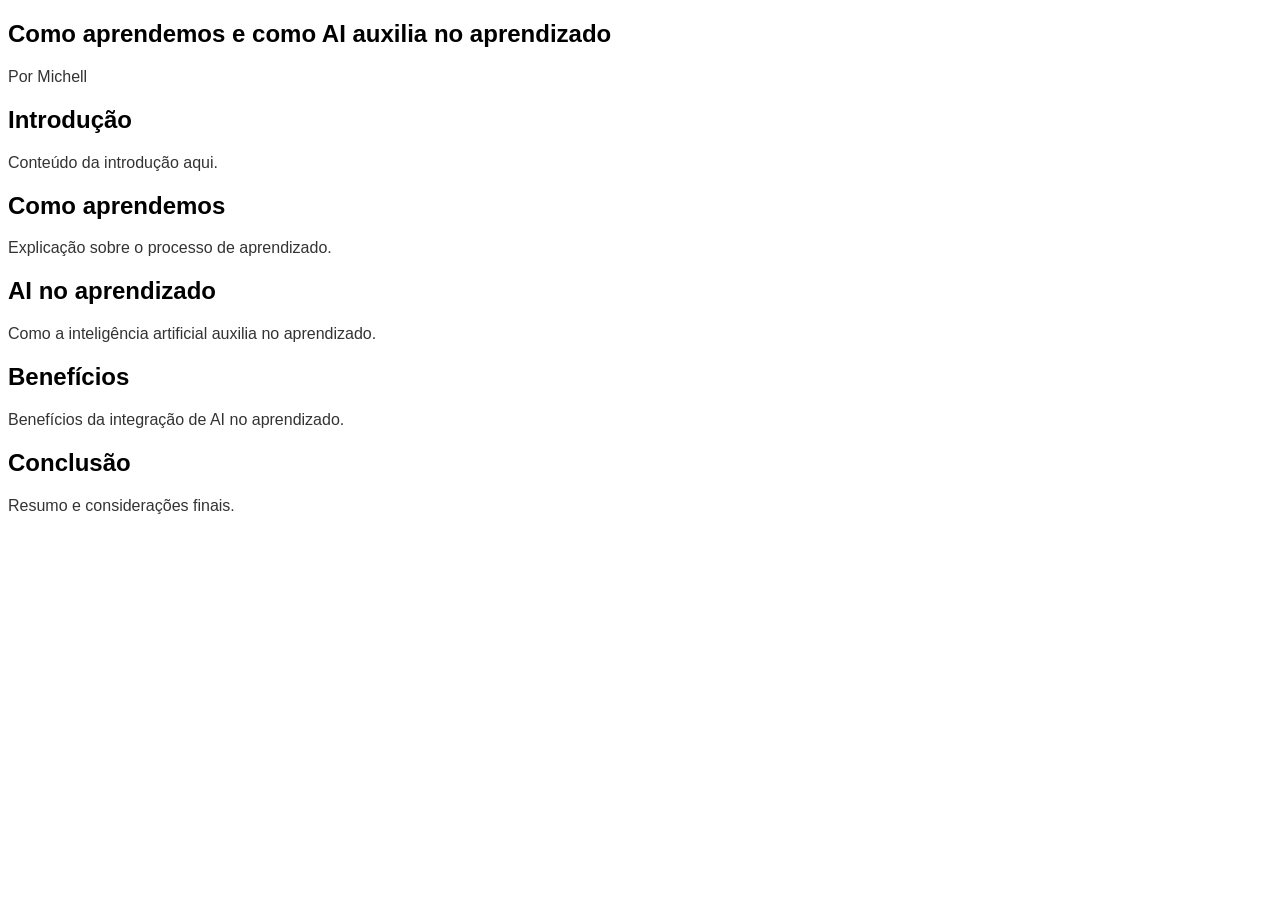
==== apresentacao-aprendizado.html @ aa03308b "Adicionar apresentações com Reveal.js" ====
<!doctype html>
<html lang="pt-BR">
<head>
    <meta charset="utf-8">
    <meta name="viewport" content="width=device-width, initial-scale=1.0, maximum-scale=1.0, user-scalable=no">
    <title>Como aprendemos e como AI auxilia no aprendizado</title>
    <link rel="stylesheet" href="reveal/dist/reset.css">
    <link rel="stylesheet" href="reveal/dist/reveal.css">
    <link rel="stylesheet" href="reveal/dist/theme/white.css">
    <link rel="stylesheet" href="custom.css">
    <link rel="stylesheet" href="reveal/plugin/highlight/monokai.css">
</head>
<body>
<div class="reveal">
<div class="slides">
<section>
    <h1>Como aprendemos e como AI auxilia no aprendizado</h1>
    <p>Por Michell</p>
</section>
<section>
    <h2>Introdução</h2>
    <p>Conteúdo da introdução aqui.</p>
</section>
<section>
    <h2>Como aprendemos</h2>
    <p>Explicação sobre o processo de aprendizado.</p>
</section>
<section>
    <h2>AI no aprendizado</h2>
    <p>Como a inteligência artificial auxilia no aprendizado.</p>
</section>
<section>
    <h2>Benefícios</h2>
    <p>Benefícios da integração de AI no aprendizado.</p>
</section>
<section>
    <h2>Conclusão</h2>
    <p>Resumo e considerações finais.</p>
</section>
</div>
</div>
<script src="reveal/dist/reveal.js"></script>
<script src="reveal/plugin/notes/notes.js"></script>
<script src="reveal/plugin/markdown/markdown.js"></script>
<script src="reveal/plugin/highlight/highlight.js"></script>
<script>
Reveal.initialize({
hash: true,
plugins: [ RevealMarkdown, RevealHighlight, RevealNotes ]
});
</script>
</body>
</html>
---- custom.css ----
.reveal {
    font-family: Arial, sans-serif;
    background: #ffffff;
    color: #333333;
}

.reveal h1, .reveal h2, .reveal h3 {
    color: #000000;
}

.reveal p, .reveal li {
    color: #333333;
}
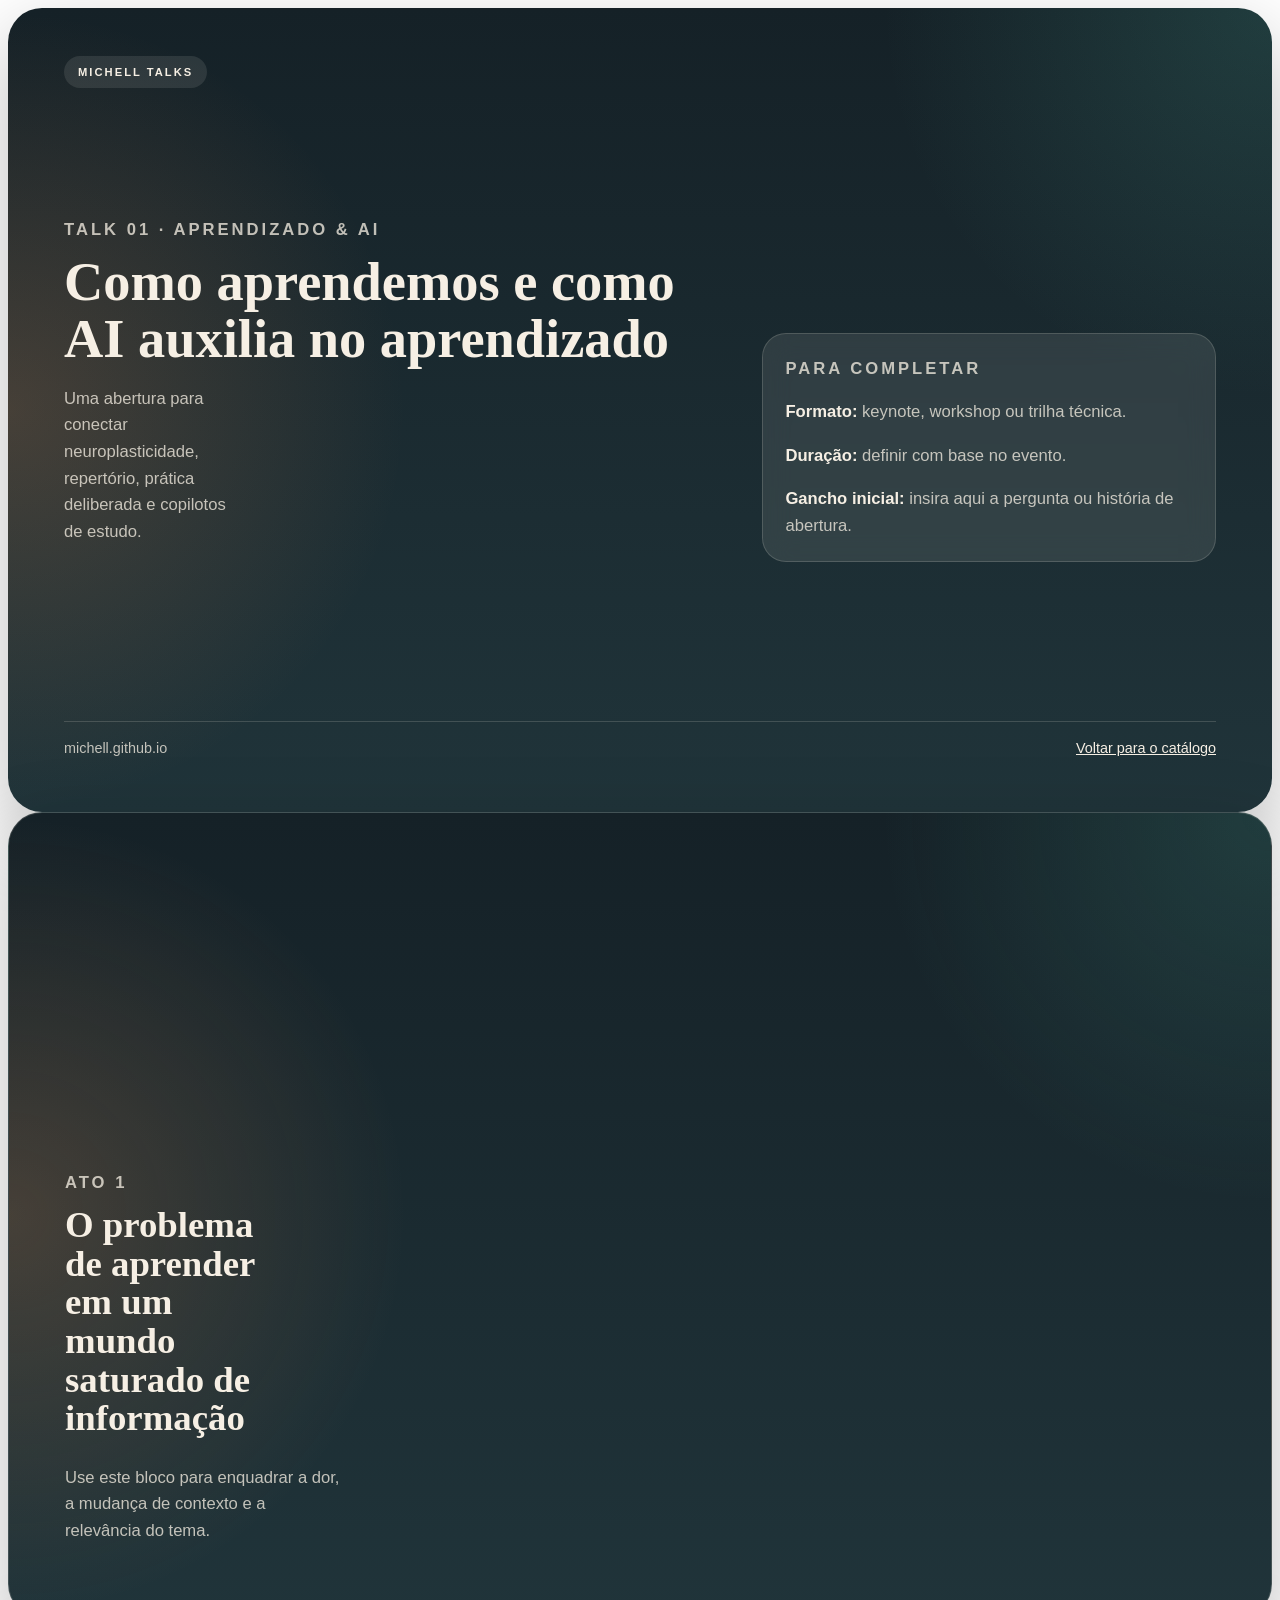
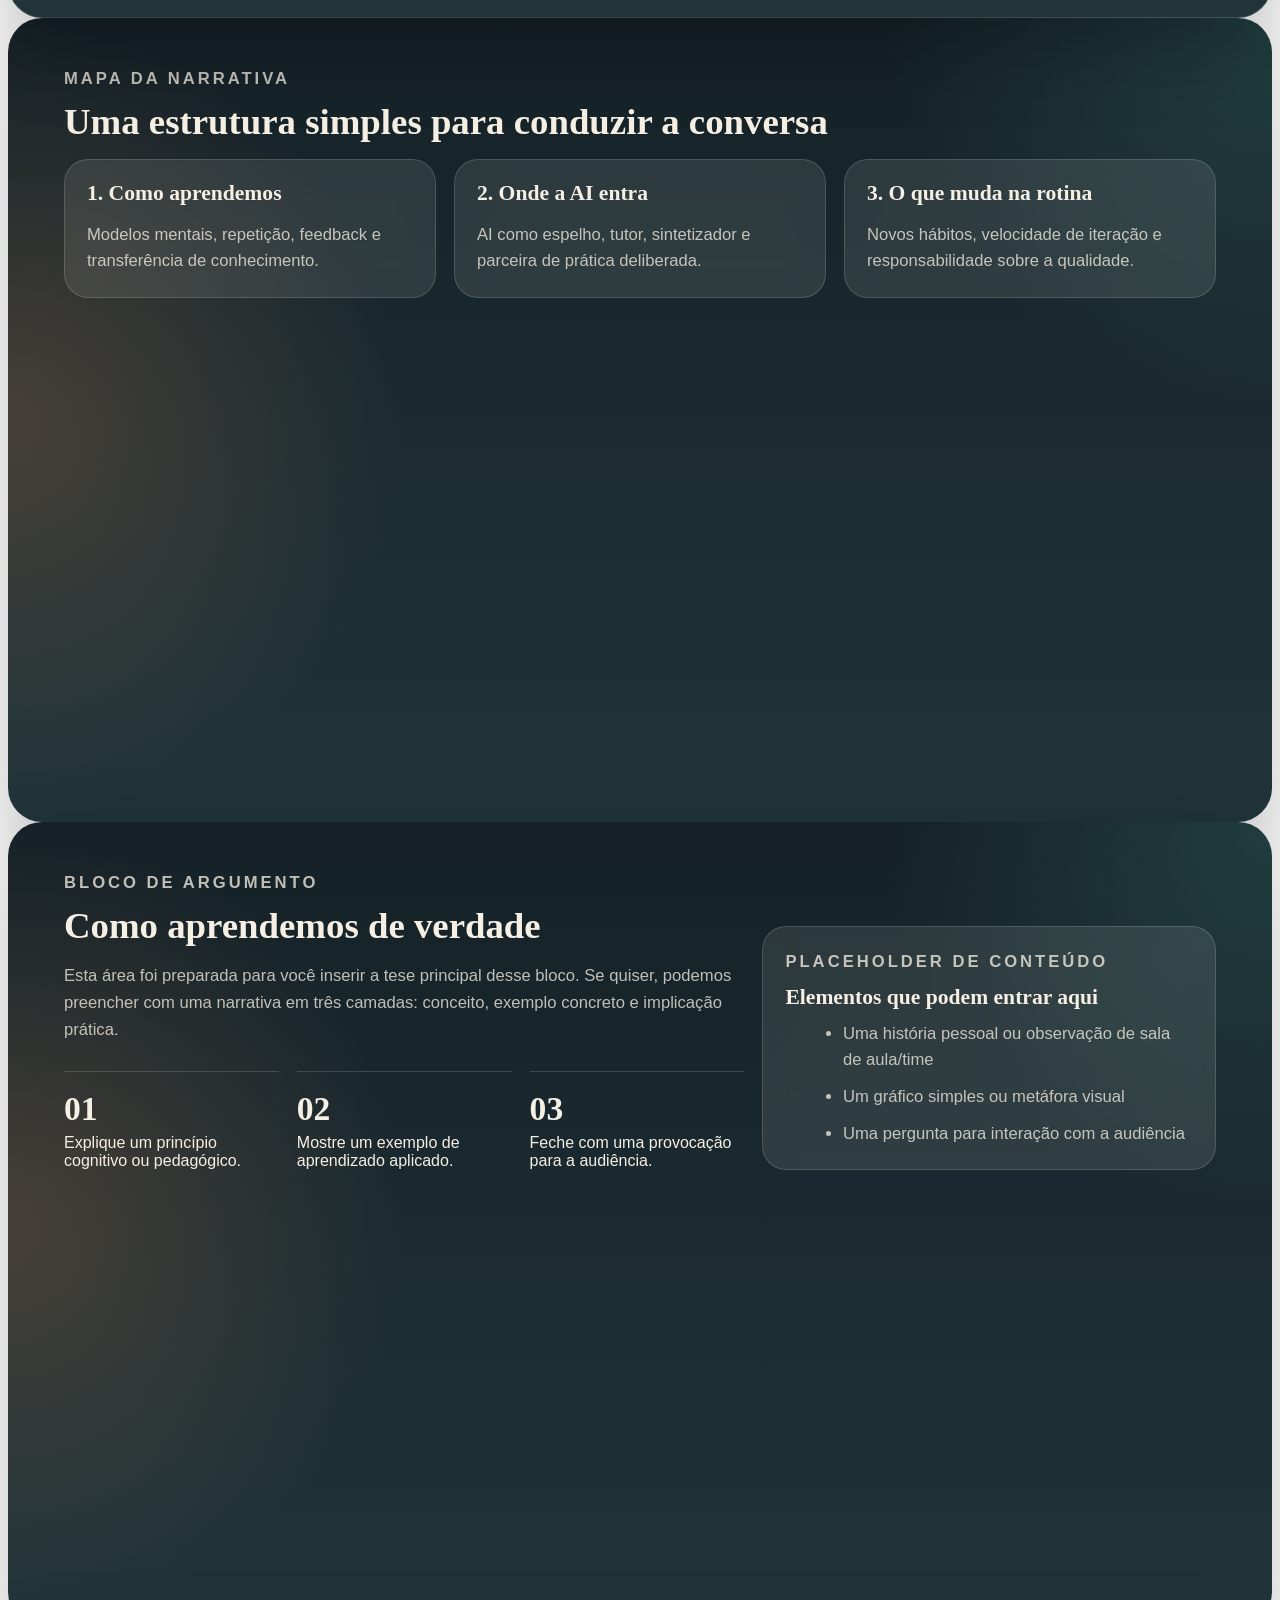
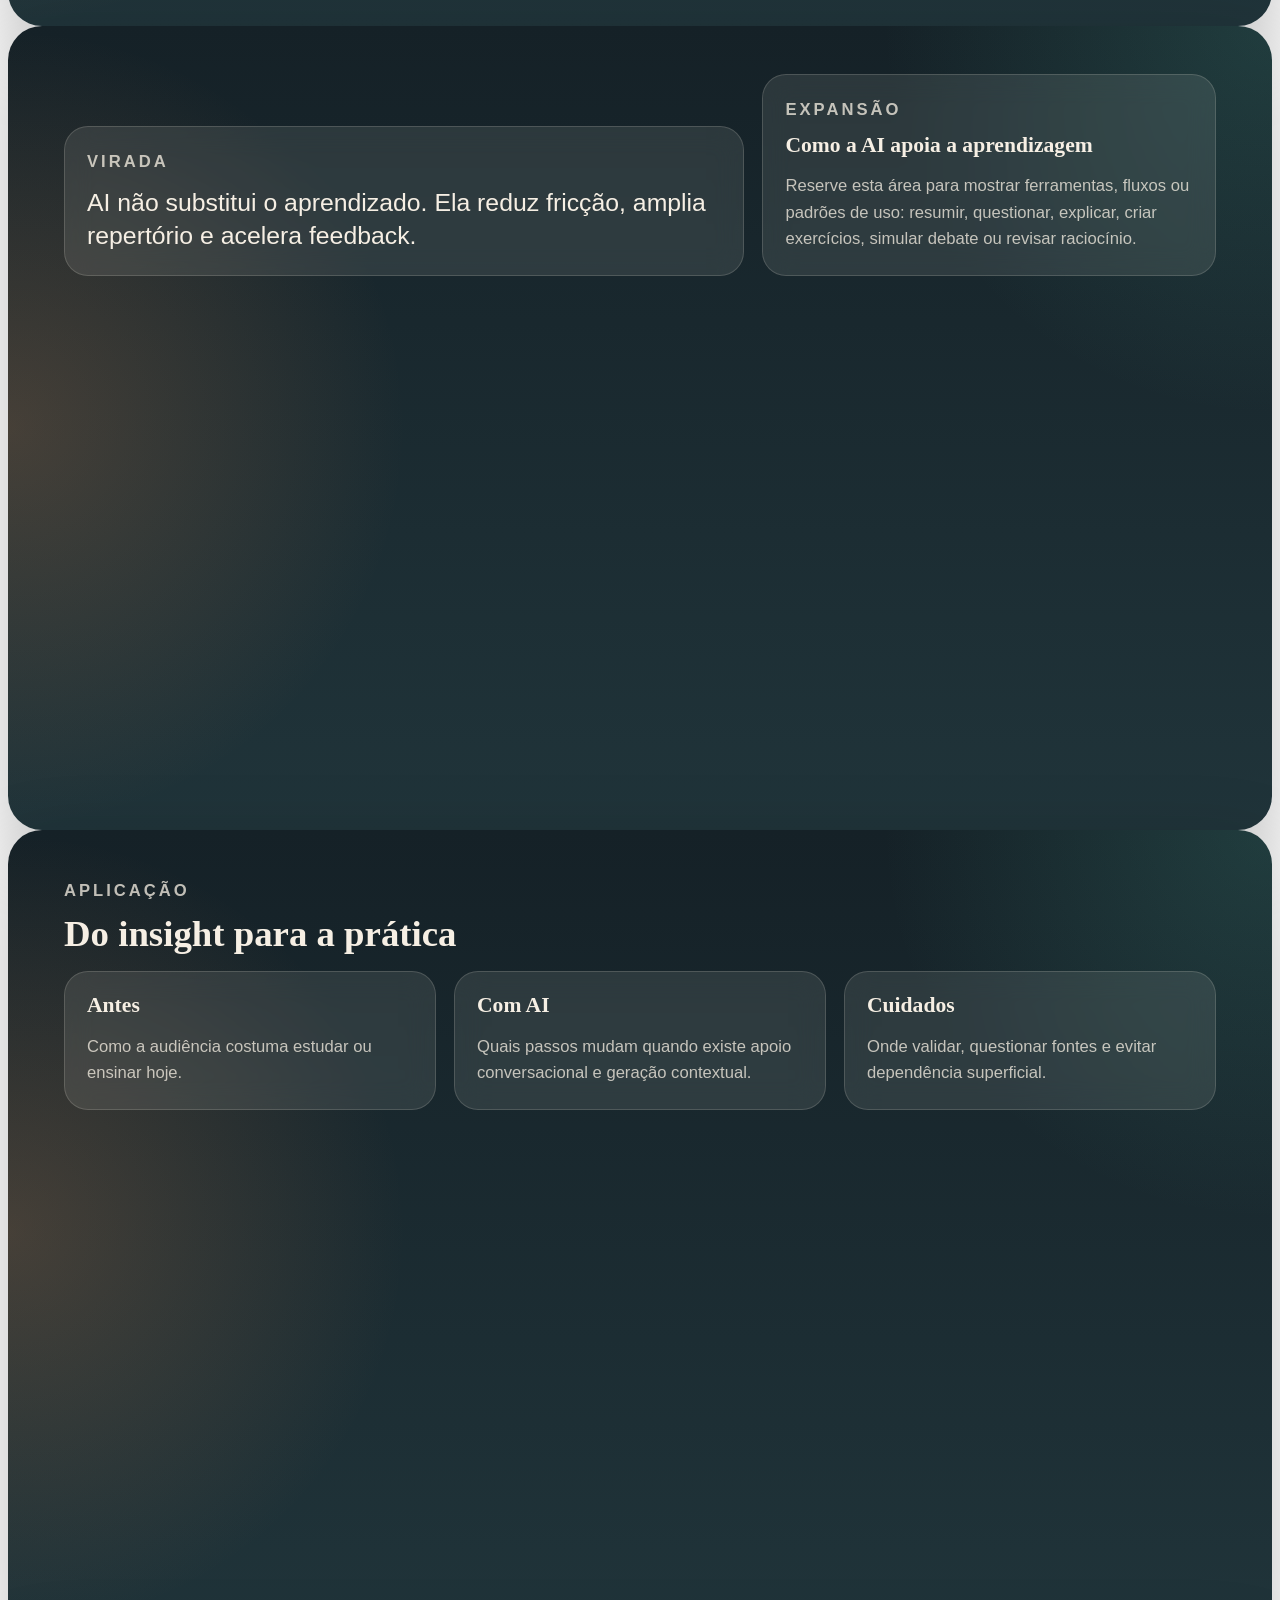
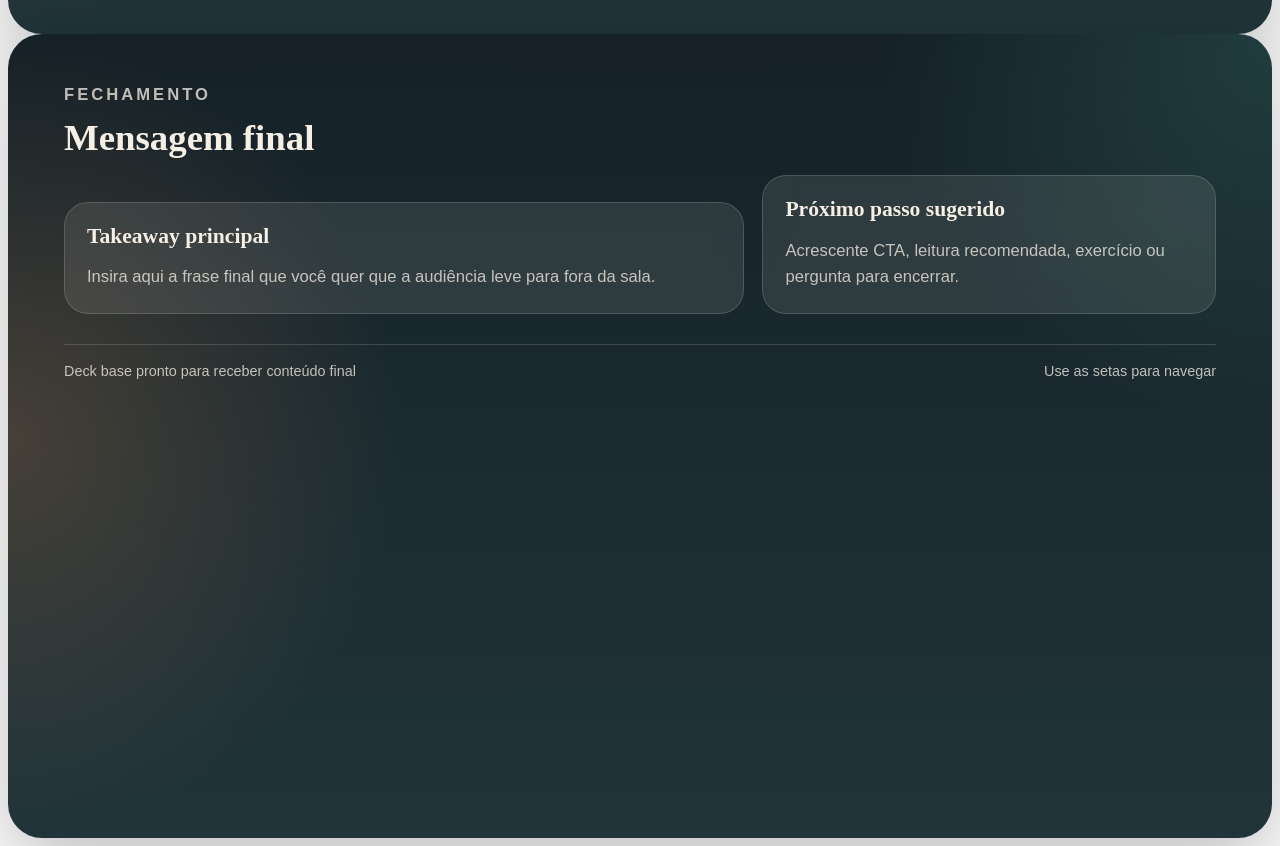
==== commit 701fd2f9: "feat: redesign talks site and scaffold decks" ====
--- a/apresentacao-aprendizado.html
+++ b/apresentacao-aprendizado.html
@@ -6,36 +6,153 @@
     <title>Como aprendemos e como AI auxilia no aprendizado</title>
     <link rel="stylesheet" href="reveal/dist/reset.css">
     <link rel="stylesheet" href="reveal/dist/reveal.css">
-    <link rel="stylesheet" href="reveal/dist/theme/white.css">
     <link rel="stylesheet" href="custom.css">
     <link rel="stylesheet" href="reveal/plugin/highlight/monokai.css">
 </head>
 <body>
 <div class="reveal">
 <div class="slides">
+<section class="cover-slide">
+    <span class="deck-mark">Michell Talks</span>
+    <div class="cover-grid">
+        <div>
+            <p class="meta-label">Talk 01 · Aprendizado & AI</p>
+            <h1>Como aprendemos e como AI auxilia no aprendizado</h1>
+            <p class="cover-lead">
+                Uma abertura para conectar neuroplasticidade, repertório, prática deliberada
+                e copilotos de estudo.
+            </p>
+        </div>
+        <aside class="speaker-card">
+            <p class="meta-label">Para completar</p>
+            <p><strong>Formato:</strong> keynote, workshop ou trilha técnica.</p>
+            <p><strong>Duração:</strong> definir com base no evento.</p>
+            <p><strong>Gancho inicial:</strong> insira aqui a pergunta ou história de abertura.</p>
+        </aside>
+    </div>
+    <div class="footer-line">
+        <span>michell.github.io</span>
+        <a href="index.html">Voltar para o catálogo</a>
+    </div>
+</section>
+
+<section class="section-banner">
+    <p class="section-label">Ato 1</p>
+    <h2>O problema de aprender em um mundo saturado de informação</h2>
+    <p>Use este bloco para enquadrar a dor, a mudança de contexto e a relevância do tema.</p>
+</section>
+
 <section>
-    <h1>Como aprendemos e como AI auxilia no aprendizado</h1>
-    <p>Por Michell</p>
+    <p class="meta-label">Mapa da narrativa</p>
+    <h2>Uma estrutura simples para conduzir a conversa</h2>
+    <div class="three-up">
+        <article class="insight-card">
+            <h3>1. Como aprendemos</h3>
+            <p>Modelos mentais, repetição, feedback e transferência de conhecimento.</p>
+        </article>
+        <article class="insight-card">
+            <h3>2. Onde a AI entra</h3>
+            <p>AI como espelho, tutor, sintetizador e parceira de prática deliberada.</p>
+        </article>
+        <article class="insight-card">
+            <h3>3. O que muda na rotina</h3>
+            <p>Novos hábitos, velocidade de iteração e responsabilidade sobre a qualidade.</p>
+        </article>
+    </div>
 </section>
+
 <section>
-    <h2>Introdução</h2>
-    <p>Conteúdo da introdução aqui.</p>
+    <div class="grid-two">
+        <div>
+            <p class="meta-label">Bloco de argumento</p>
+            <h2>Como aprendemos de verdade</h2>
+            <p>
+                Esta área foi preparada para você inserir a tese principal desse bloco.
+                Se quiser, podemos preencher com uma narrativa em três camadas:
+                conceito, exemplo concreto e implicação prática.
+            </p>
+            <div class="kpi-row">
+                <div class="kpi">
+                    <strong>01</strong>
+                    <span>Explique um princípio cognitivo ou pedagógico.</span>
+                </div>
+                <div class="kpi">
+                    <strong>02</strong>
+                    <span>Mostre um exemplo de aprendizado aplicado.</span>
+                </div>
+                <div class="kpi">
+                    <strong>03</strong>
+                    <span>Feche com uma provocação para a audiência.</span>
+                </div>
+            </div>
+        </div>
+        <aside class="placeholder-block">
+            <p class="meta-label">Placeholder de conteúdo</p>
+            <h3>Elementos que podem entrar aqui</h3>
+            <ul>
+                <li>Uma história pessoal ou observação de sala de aula/time</li>
+                <li>Um gráfico simples ou metáfora visual</li>
+                <li>Uma pergunta para interação com a audiência</li>
+            </ul>
+        </aside>
+    </div>
 </section>
+
 <section>
-    <h2>Como aprendemos</h2>
-    <p>Explicação sobre o processo de aprendizado.</p>
+    <div class="grid-two">
+        <article class="quote-card">
+            <p class="meta-label">Virada</p>
+            <blockquote>
+                AI não substitui o aprendizado. Ela reduz fricção, amplia repertório e acelera feedback.
+            </blockquote>
+        </article>
+        <article class="placeholder-block">
+            <p class="meta-label">Expansão</p>
+            <h3>Como a AI apoia a aprendizagem</h3>
+            <p>
+                Reserve esta área para mostrar ferramentas, fluxos ou padrões de uso:
+                resumir, questionar, explicar, criar exercícios, simular debate ou revisar raciocínio.
+            </p>
+        </article>
+    </div>
 </section>
+
 <section>
-    <h2>AI no aprendizado</h2>
-    <p>Como a inteligência artificial auxilia no aprendizado.</p>
+    <p class="meta-label">Aplicação</p>
+    <h2>Do insight para a prática</h2>
+    <div class="three-up">
+        <article class="placeholder-block">
+            <h3>Antes</h3>
+            <p>Como a audiência costuma estudar ou ensinar hoje.</p>
+        </article>
+        <article class="placeholder-block">
+            <h3>Com AI</h3>
+            <p>Quais passos mudam quando existe apoio conversacional e geração contextual.</p>
+        </article>
+        <article class="placeholder-block">
+            <h3>Cuidados</h3>
+            <p>Onde validar, questionar fontes e evitar dependência superficial.</p>
+        </article>
+    </div>
 </section>
+
 <section>
-    <h2>Benefícios</h2>
-    <p>Benefícios da integração de AI no aprendizado.</p>
-</section>
-<section>
-    <h2>Conclusão</h2>
-    <p>Resumo e considerações finais.</p>
+    <p class="meta-label">Fechamento</p>
+    <h2>Mensagem final</h2>
+    <div class="grid-two">
+        <article class="insight-card">
+            <h3>Takeaway principal</h3>
+            <p>Insira aqui a frase final que você quer que a audiência leve para fora da sala.</p>
+        </article>
+        <article class="placeholder-block">
+            <h3>Próximo passo sugerido</h3>
+            <p>Acrescente CTA, leitura recomendada, exercício ou pergunta para encerrar.</p>
+        </article>
+    </div>
+    <div class="footer-line">
+        <span>Deck base pronto para receber conteúdo final</span>
+        <span>Use as setas para navegar</span>
+    </div>
 </section>
 </div>
 </div>
@@ -45,9 +162,13 @@
 <script src="reveal/plugin/highlight/highlight.js"></script>
 <script>
 Reveal.initialize({
-hash: true,
-plugins: [ RevealMarkdown, RevealHighlight, RevealNotes ]
+    hash: true,
+    controls: true,
+    progress: true,
+    center: true,
+    transition: "slide",
+    plugins: [RevealMarkdown, RevealHighlight, RevealNotes]
 });
 </script>
 </body>
-</html>+</html>
--- a/custom.css
+++ b/custom.css
@@ -1,13 +1,233 @@
+:root {
+    --slide-ink: #f6efe4;
+    --slide-ink-soft: rgba(246, 239, 228, 0.76);
+    --slide-bg-top: #152127;
+    --slide-bg-bottom: #20343a;
+    --slide-panel: rgba(246, 239, 228, 0.1);
+    --slide-border: rgba(246, 239, 228, 0.16);
+    --slide-accent-alt: #55baa6;
+    --slide-shadow: 0 28px 80px rgba(0, 0, 0, 0.25);
+}
+
 .reveal {
-    font-family: Arial, sans-serif;
-    background: #ffffff;
-    color: #333333;
-}
-
-.reveal h1, .reveal h2, .reveal h3 {
-    color: #000000;
-}
-
-.reveal p, .reveal li {
-    color: #333333;
-}+    font-family: "Aptos", "Segoe UI", "Trebuchet MS", sans-serif;
+    color: var(--slide-ink);
+}
+
+.reveal .slides {
+    text-align: left;
+}
+
+.reveal .slides section {
+    min-height: 700px;
+    padding: 48px 56px 56px;
+    border-radius: 34px;
+    background:
+        radial-gradient(circle at top right, rgba(85, 186, 166, 0.18), transparent 26%),
+        radial-gradient(circle at left center, rgba(224, 139, 81, 0.22), transparent 30%),
+        linear-gradient(180deg, var(--slide-bg-top) 0%, var(--slide-bg-bottom) 100%);
+    box-shadow: var(--slide-shadow);
+}
+
+.reveal .backgrounds {
+    background:
+        radial-gradient(circle at top left, rgba(224, 139, 81, 0.16), transparent 24%),
+        linear-gradient(180deg, #efe2d0 0%, #d8c4ab 100%);
+}
+
+.reveal h1,
+.reveal h2,
+.reveal h3 {
+    margin: 0 0 18px;
+    color: var(--slide-ink);
+    font-family: Georgia, "Times New Roman", serif;
+    font-weight: 700;
+    line-height: 1.05;
+    text-transform: none;
+}
+
+.reveal h1 {
+    font-size: 3.4rem;
+}
+
+.reveal h2 {
+    font-size: 2.3rem;
+}
+
+.reveal h3 {
+    font-size: 1.35rem;
+}
+
+.reveal p,
+.reveal li,
+.reveal blockquote {
+    color: var(--slide-ink-soft);
+    font-size: 1.04rem;
+    line-height: 1.6;
+}
+
+.reveal strong,
+.reveal a {
+    color: var(--slide-ink);
+}
+
+.reveal ul,
+.reveal ol {
+    display: block;
+    margin: 18px 0 0 1.1em;
+}
+
+.reveal li + li {
+    margin-top: 10px;
+}
+
+.cover-slide {
+    display: flex !important;
+    flex-direction: column;
+    justify-content: space-between;
+}
+
+.deck-mark {
+    display: inline-flex;
+    align-self: flex-start;
+    padding: 10px 14px;
+    border-radius: 999px;
+    background: rgba(246, 239, 228, 0.1);
+    color: var(--slide-ink);
+    text-transform: uppercase;
+    letter-spacing: 0.18em;
+    font-size: 0.7rem;
+    font-weight: 700;
+}
+
+.cover-grid,
+.grid-two,
+.three-up,
+.kpi-row {
+    display: grid;
+    gap: 18px;
+}
+
+.cover-grid,
+.grid-two {
+    grid-template-columns: minmax(0, 1.2fr) minmax(280px, 0.8fr);
+    align-items: end;
+}
+
+.cover-lead {
+    max-width: 18ch;
+    font-size: 1.2rem;
+}
+
+.speaker-card,
+.insight-card,
+.placeholder-block,
+.section-banner,
+.quote-card {
+    border: 1px solid var(--slide-border);
+    border-radius: 24px;
+    background: var(--slide-panel);
+    backdrop-filter: blur(14px);
+}
+
+.speaker-card,
+.insight-card,
+.placeholder-block,
+.quote-card {
+    padding: 22px;
+}
+
+.speaker-card p:last-child,
+.insight-card p:last-child,
+.placeholder-block p:last-child,
+.quote-card p:last-child {
+    margin-bottom: 0;
+}
+
+.meta-label,
+.section-label {
+    margin: 0 0 10px;
+    text-transform: uppercase;
+    letter-spacing: 0.18em;
+    font-size: 0.72rem;
+    font-weight: 700;
+    color: var(--slide-accent-alt);
+}
+
+.section-banner {
+    display: flex !important;
+    flex-direction: column;
+    justify-content: flex-end;
+    padding: 36px;
+}
+
+.section-banner h2 {
+    max-width: 12ch;
+    margin-bottom: 10px;
+}
+
+.section-banner p {
+    max-width: 30ch;
+}
+
+.insight-card h3,
+.placeholder-block h3 {
+    margin-bottom: 10px;
+}
+
+.placeholder-block ul {
+    margin-top: 12px;
+}
+
+.three-up {
+    grid-template-columns: repeat(3, minmax(0, 1fr));
+}
+
+.kpi-row {
+    grid-template-columns: repeat(3, minmax(0, 1fr));
+    margin-top: 28px;
+}
+
+.kpi {
+    padding: 18px 0 0;
+    border-top: 1px solid var(--slide-border);
+}
+
+.kpi strong {
+    display: block;
+    margin-bottom: 6px;
+    font-size: 2.1rem;
+    font-family: Georgia, "Times New Roman", serif;
+}
+
+.quote-card blockquote {
+    margin: 0;
+    font-size: 1.55rem;
+    line-height: 1.35;
+    color: var(--slide-ink);
+}
+
+.footer-line {
+    display: flex;
+    justify-content: space-between;
+    gap: 16px;
+    margin-top: 30px;
+    padding-top: 18px;
+    border-top: 1px solid var(--slide-border);
+    color: var(--slide-ink-soft);
+    font-size: 0.9rem;
+}
+
+@media (max-width: 1100px) {
+    .reveal .slides section {
+        min-height: auto;
+        padding: 36px;
+    }
+
+    .cover-grid,
+    .grid-two,
+    .three-up,
+    .kpi-row {
+        grid-template-columns: 1fr;
+    }
+}
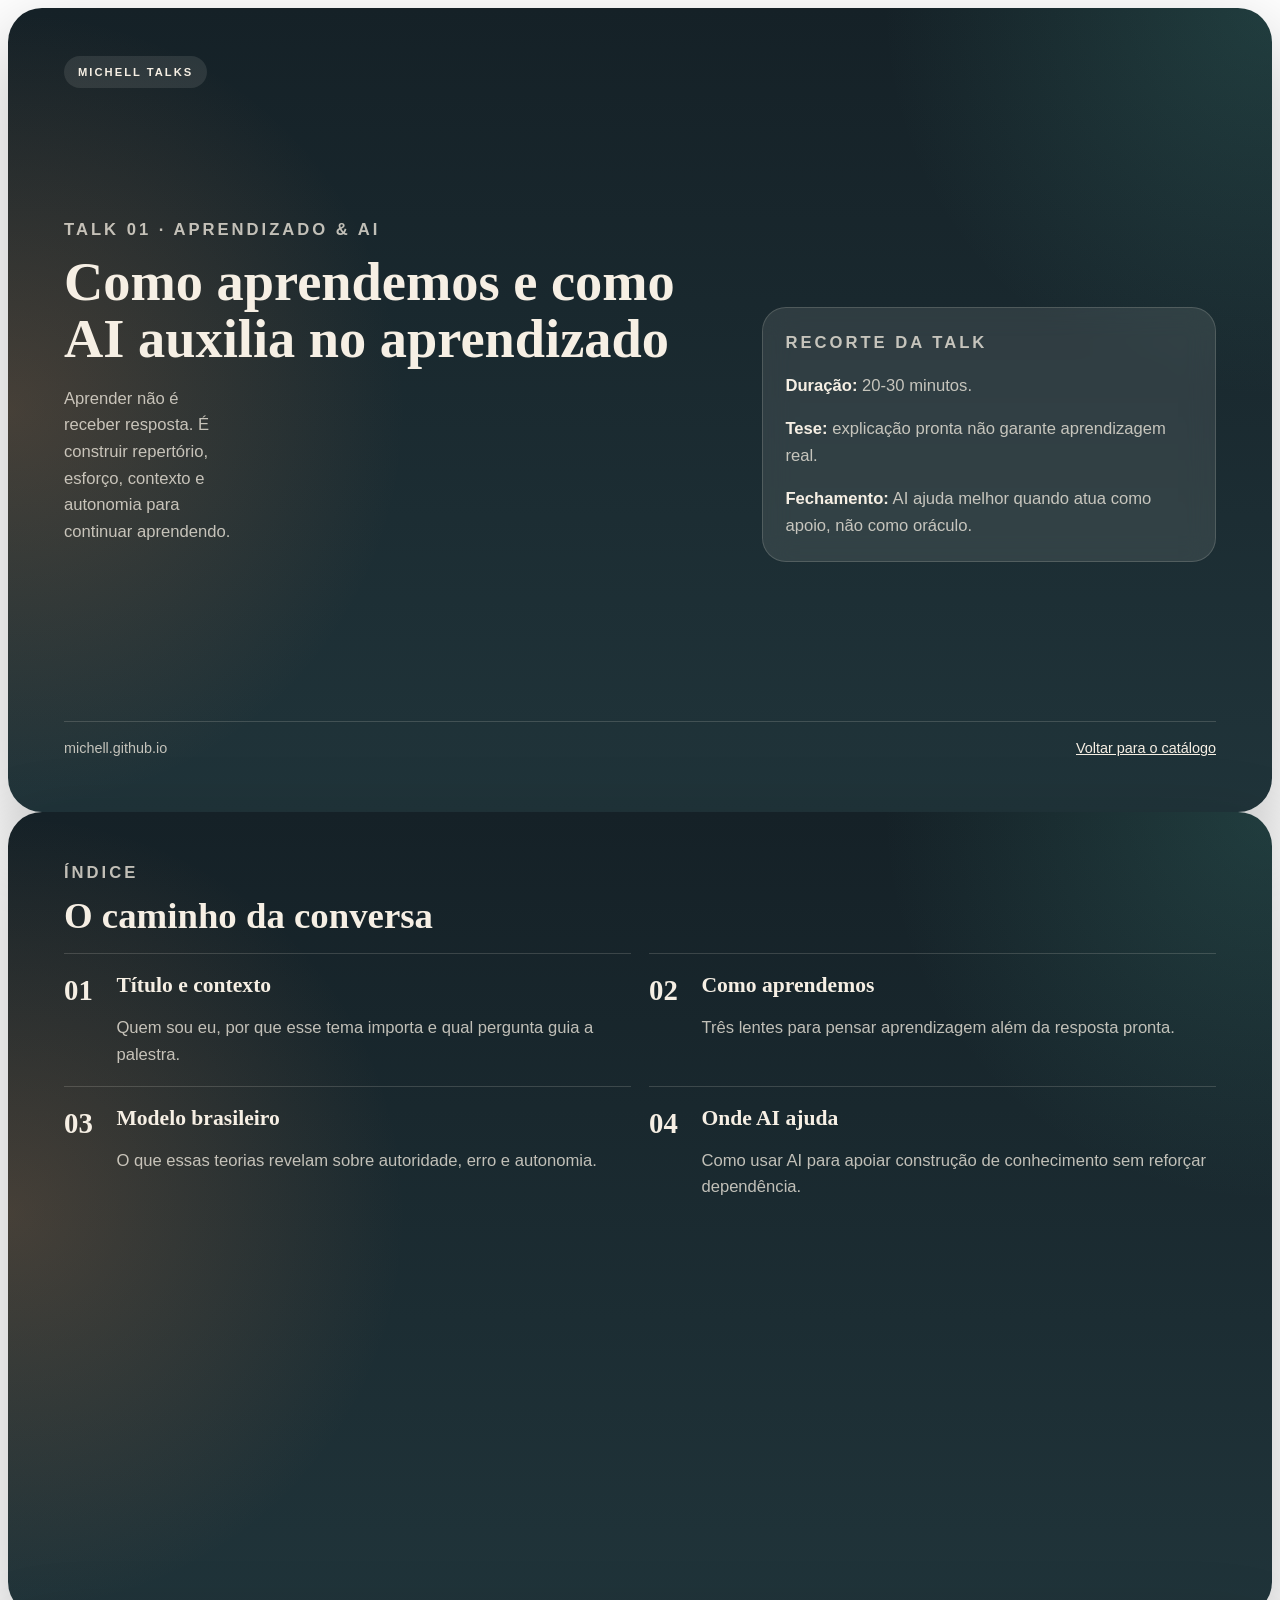
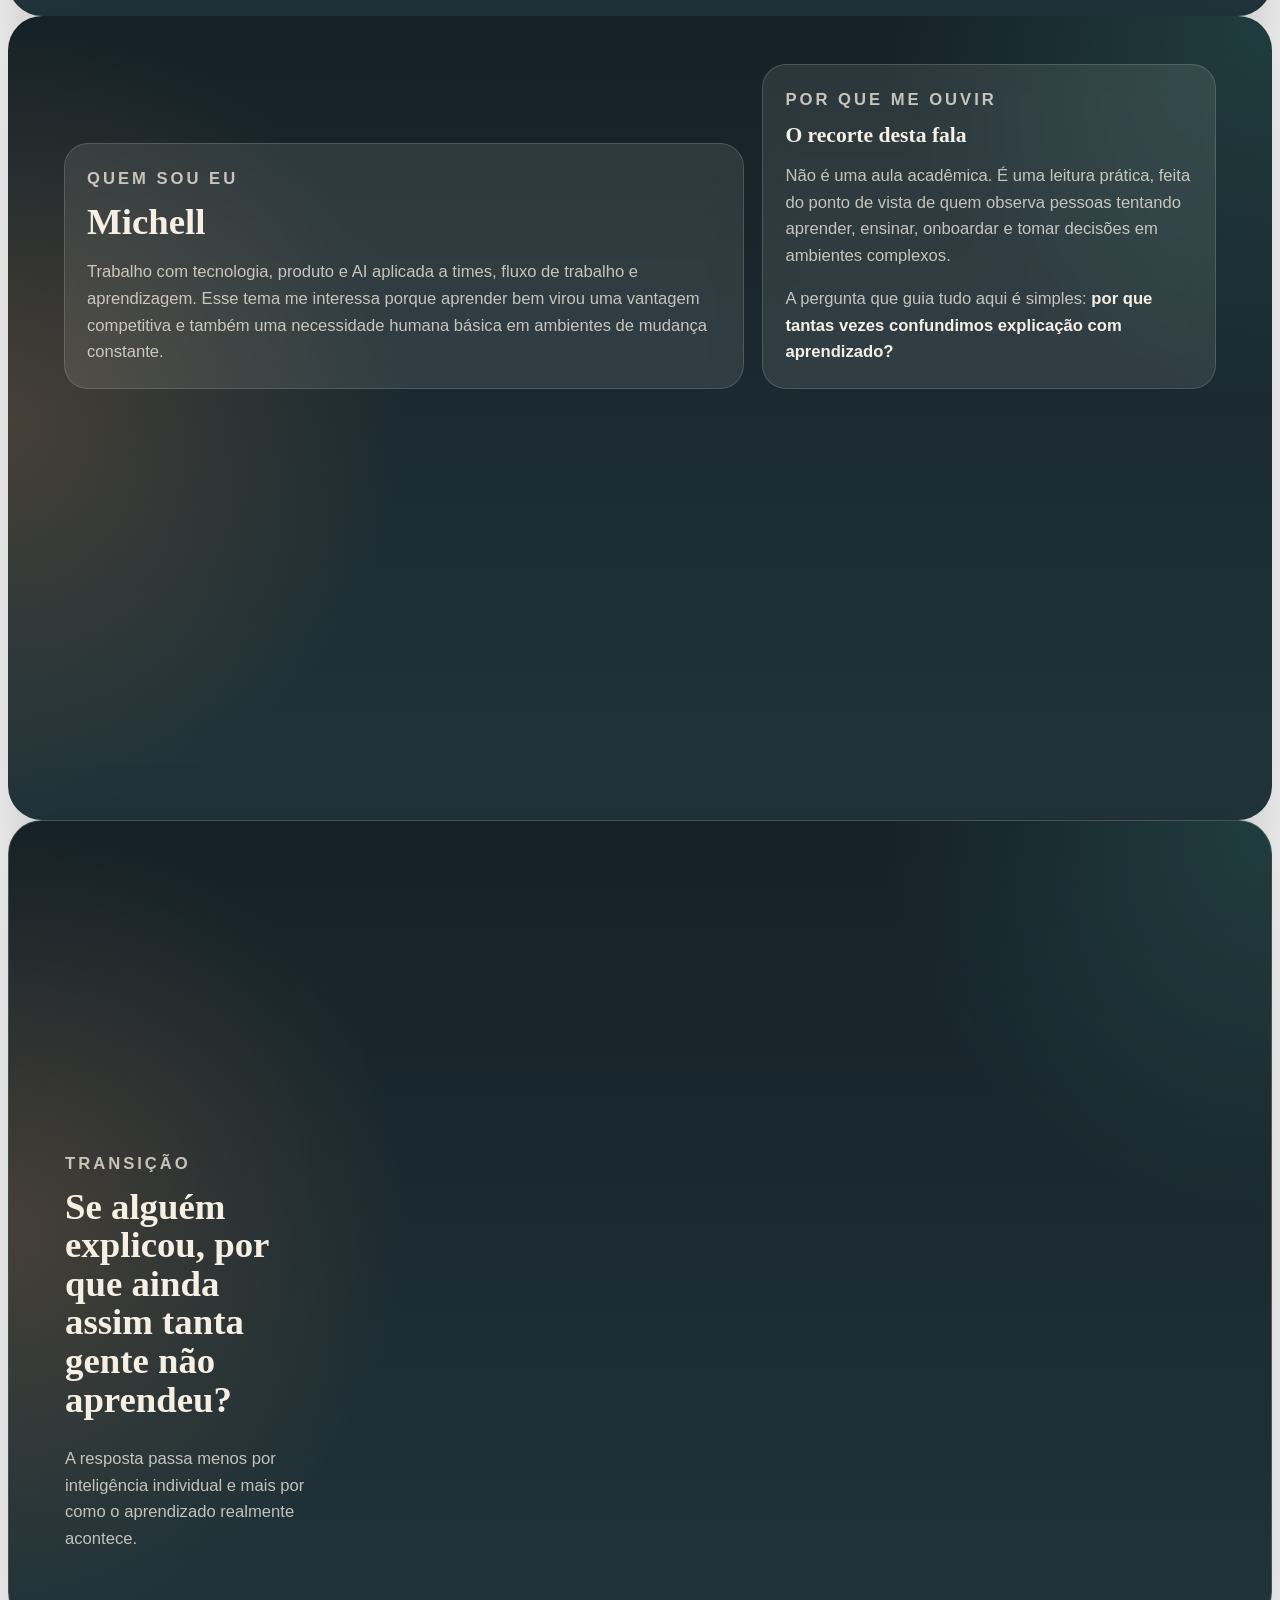
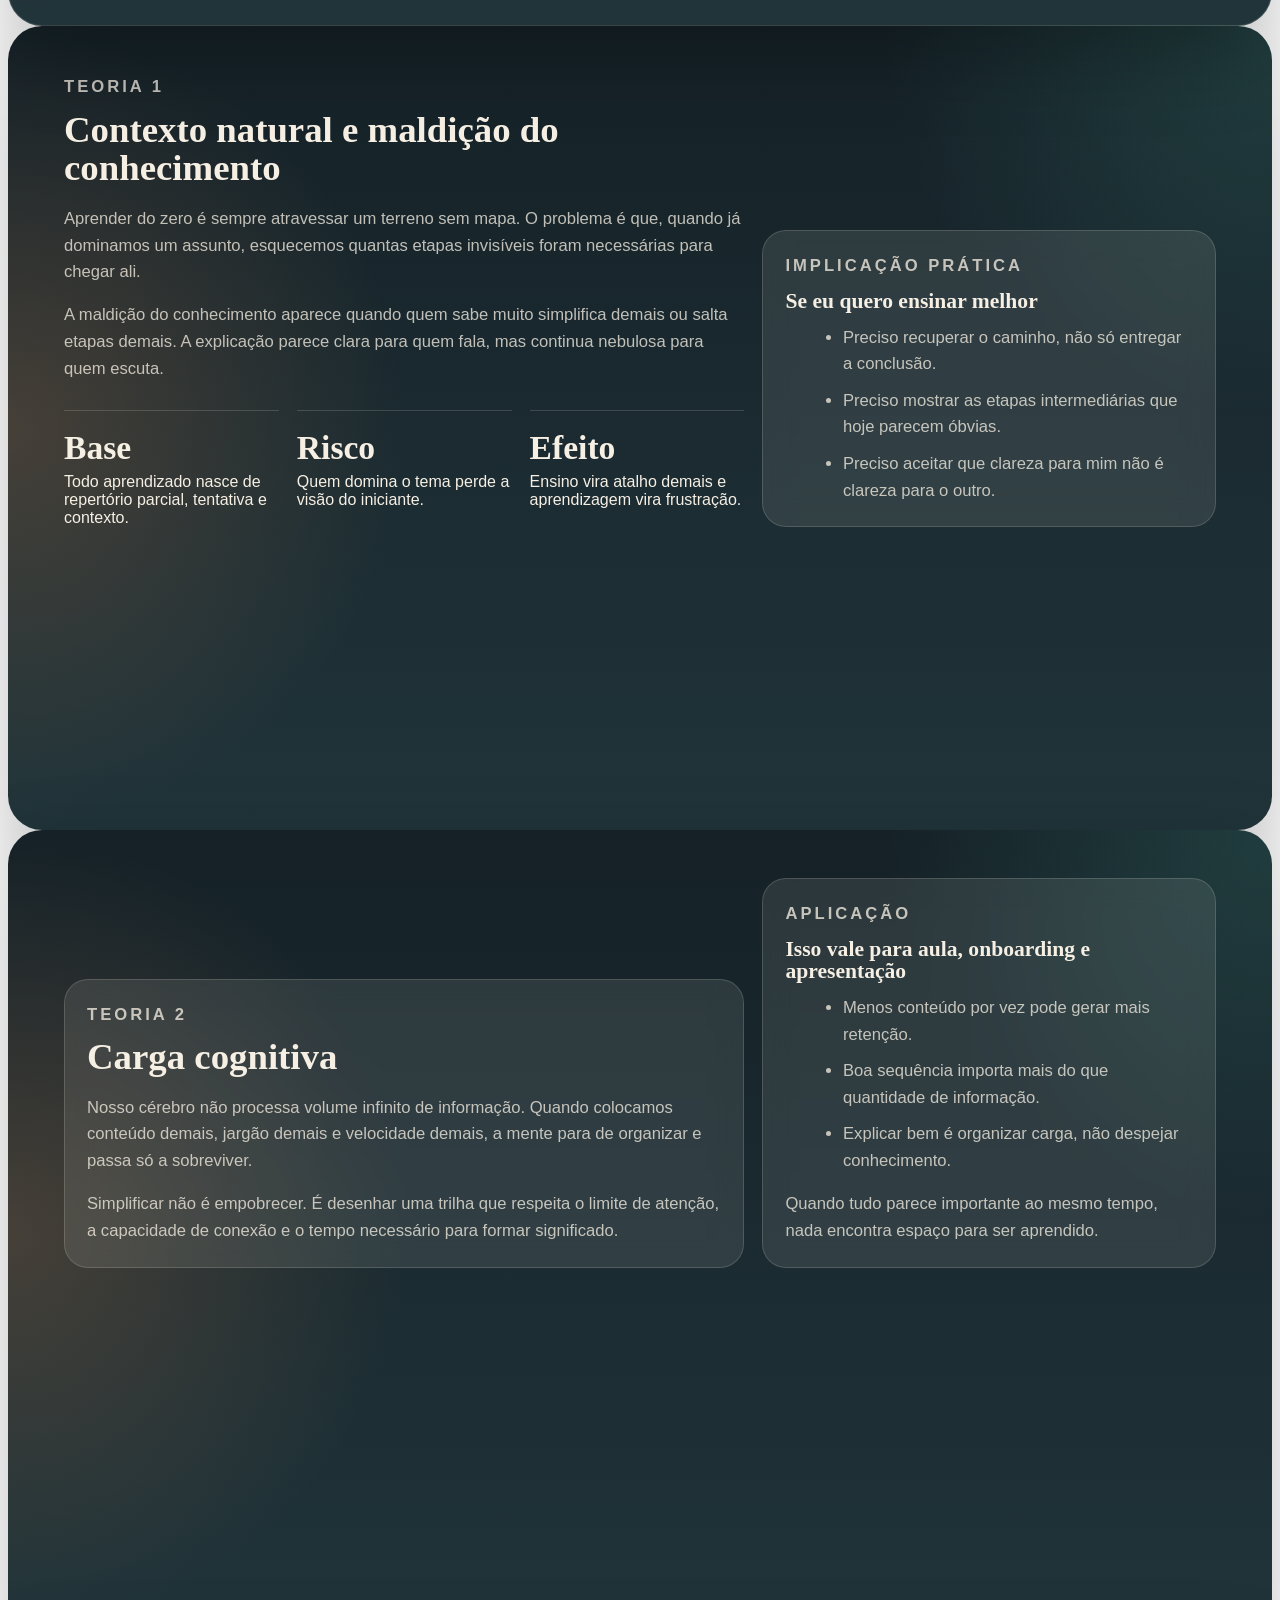
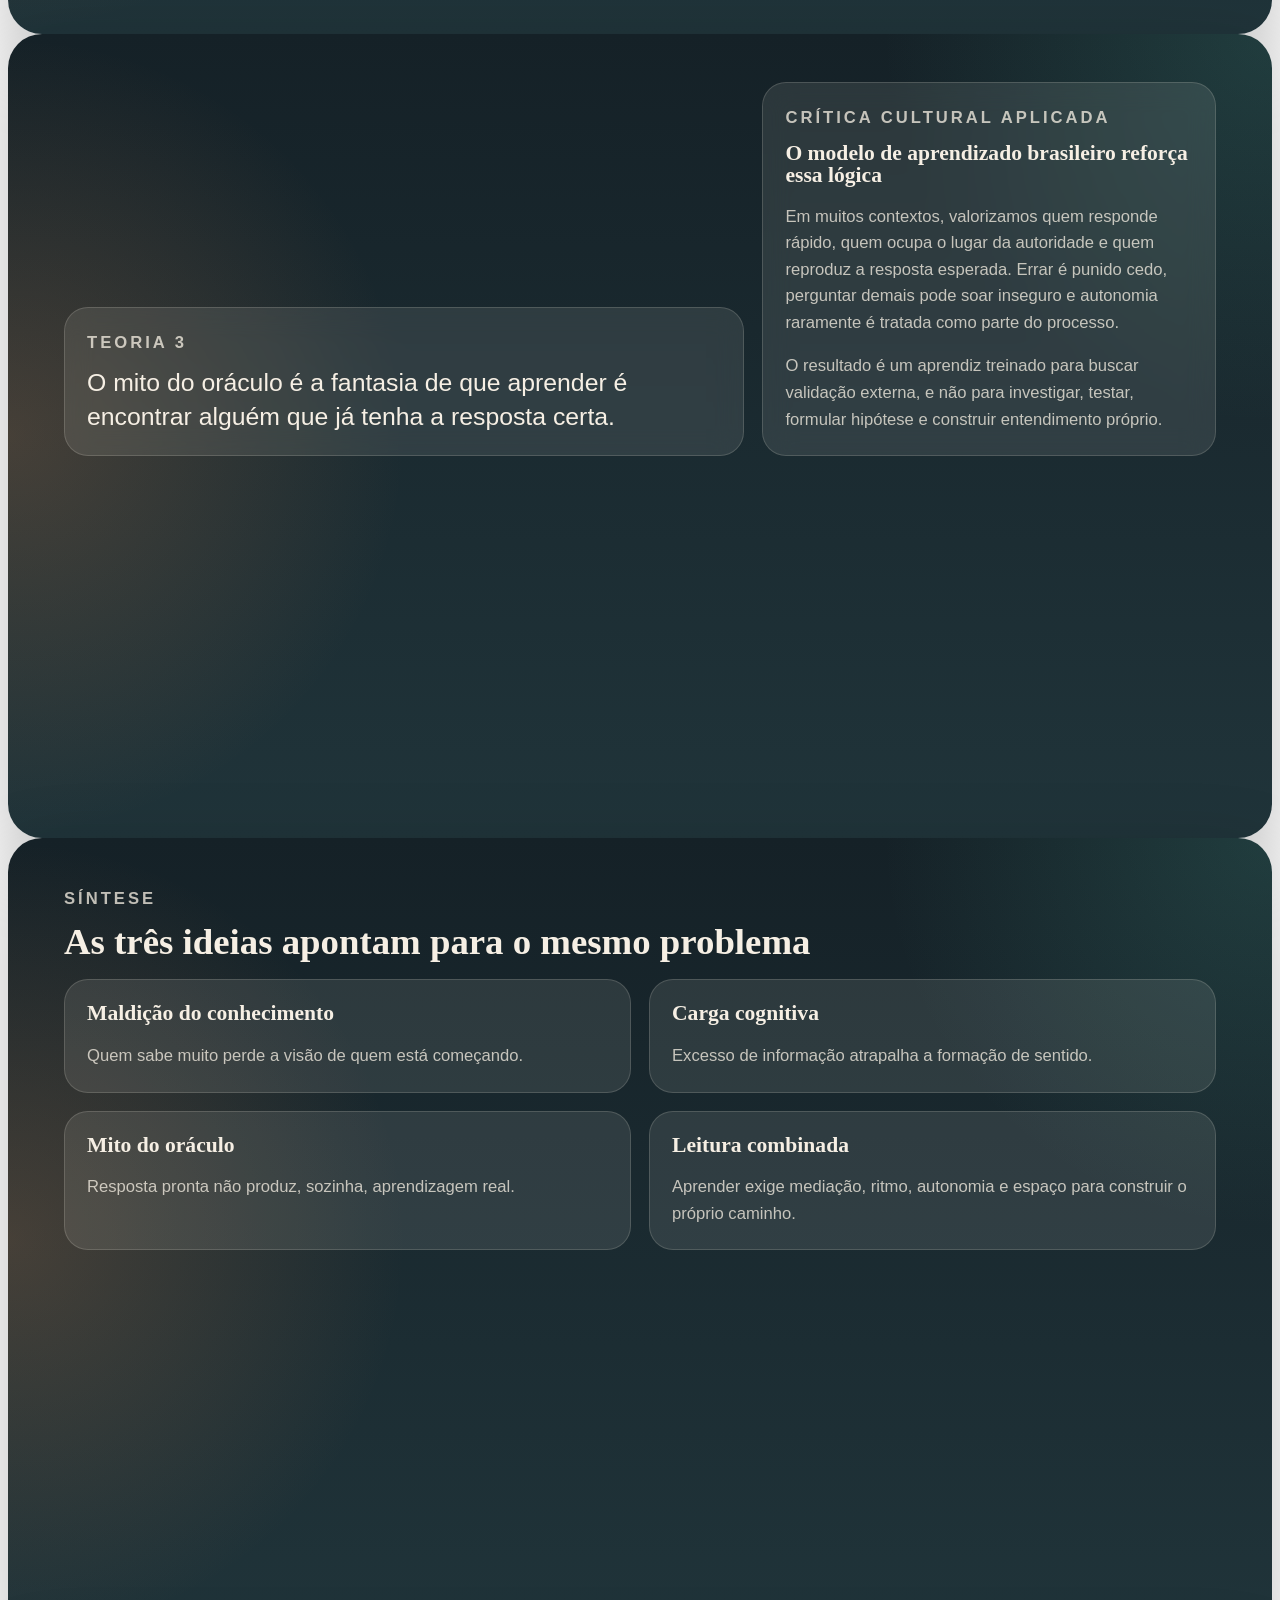
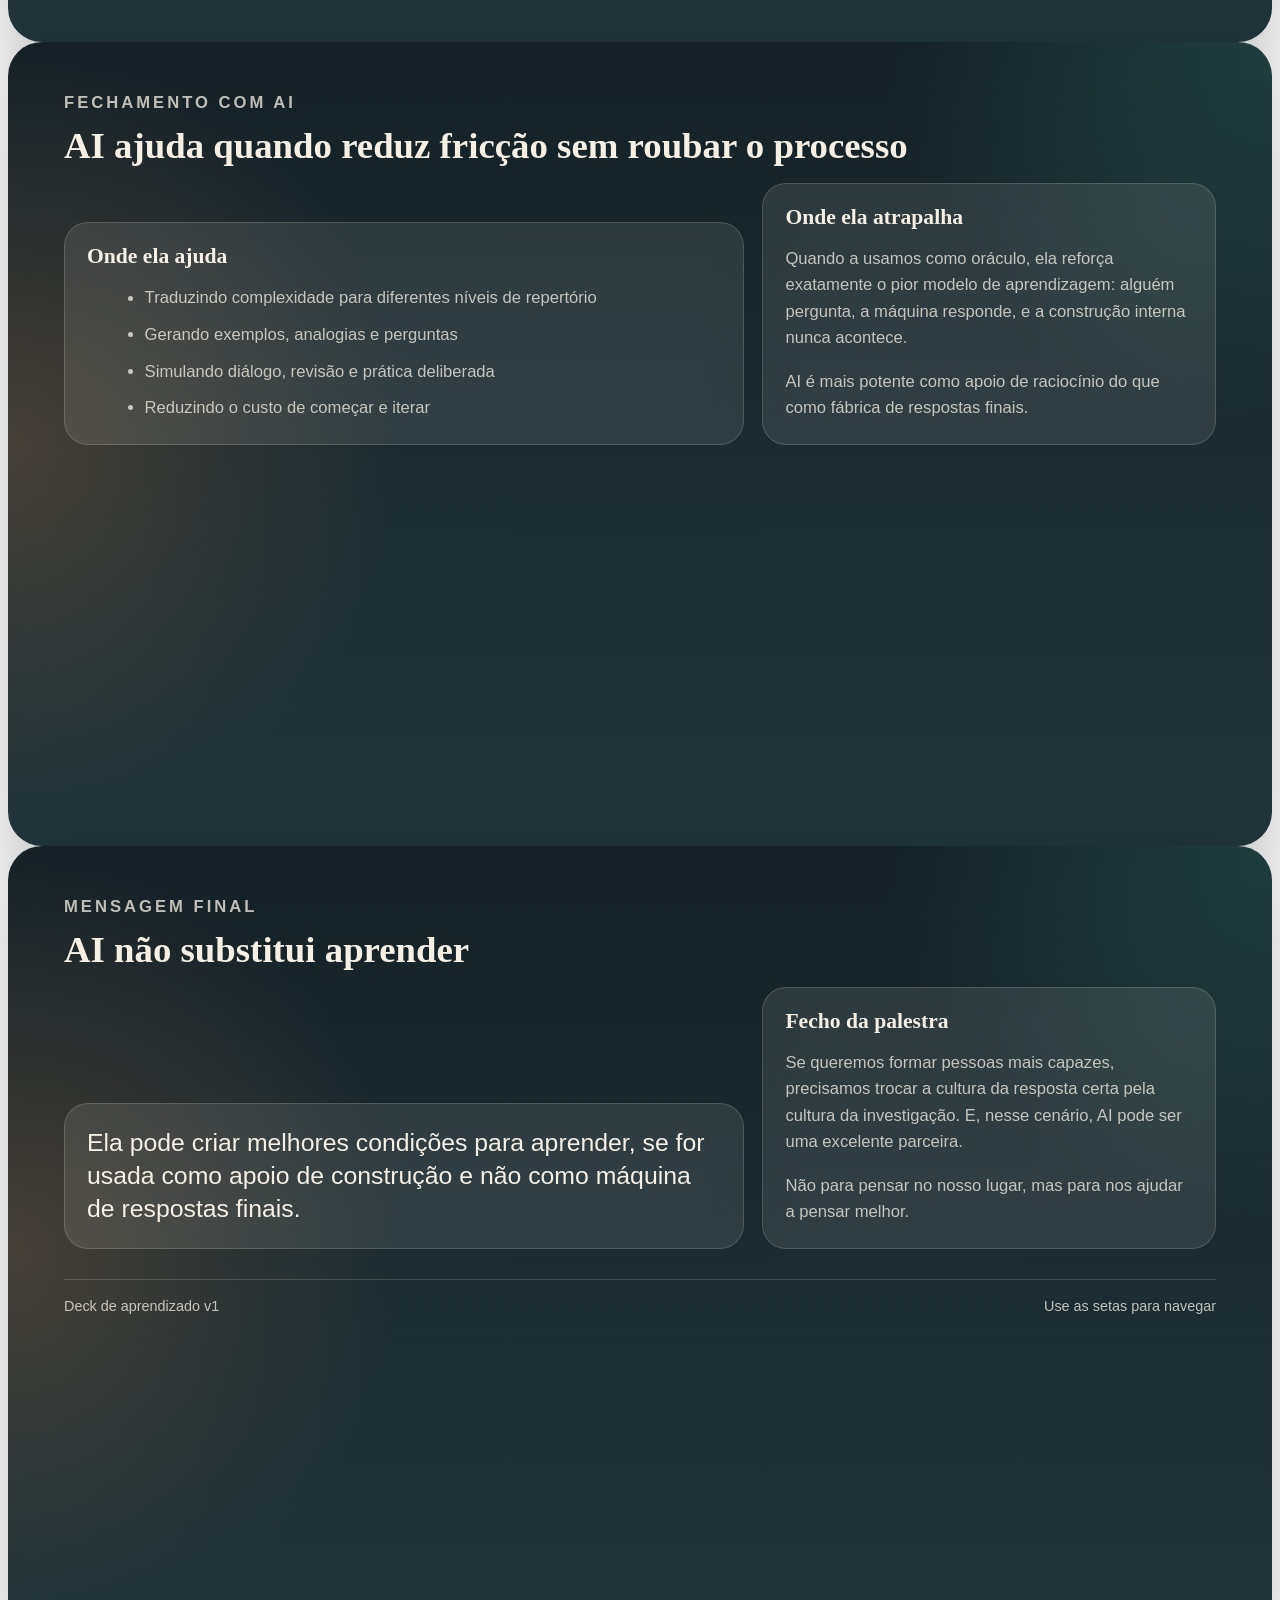
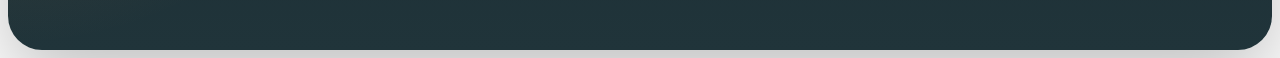
==== commit d0640ad6: "fix: correct reveal asset loading for local and pages" ====
--- a/apresentacao-aprendizado.html
+++ b/apresentacao-aprendizado.html
@@ -7,7 +7,7 @@
     <link rel="stylesheet" href="reveal/dist/reset.css">
     <link rel="stylesheet" href="reveal/dist/reveal.css">
     <link rel="stylesheet" href="custom.css">
-    <link rel="stylesheet" href="reveal/plugin/highlight/monokai.css">
+    <link rel="stylesheet" href="reveal/dist/plugin/highlight/monokai.css">
 </head>
 <body>
 <div class="reveal">
@@ -19,15 +19,15 @@
             <p class="meta-label">Talk 01 · Aprendizado & AI</p>
             <h1>Como aprendemos e como AI auxilia no aprendizado</h1>
             <p class="cover-lead">
-                Uma abertura para conectar neuroplasticidade, repertório, prática deliberada
-                e copilotos de estudo.
+                Aprender não é receber resposta. É construir repertório, esforço,
+                contexto e autonomia para continuar aprendendo.
             </p>
         </div>
         <aside class="speaker-card">
-            <p class="meta-label">Para completar</p>
-            <p><strong>Formato:</strong> keynote, workshop ou trilha técnica.</p>
-            <p><strong>Duração:</strong> definir com base no evento.</p>
-            <p><strong>Gancho inicial:</strong> insira aqui a pergunta ou história de abertura.</p>
+            <p class="meta-label">Recorte da talk</p>
+            <p><strong>Duração:</strong> 20-30 minutos.</p>
+            <p><strong>Tese:</strong> explicação pronta não garante aprendizagem real.</p>
+            <p><strong>Fechamento:</strong> AI ajuda melhor quando atua como apoio, não como oráculo.</p>
         </aside>
     </div>
     <div class="footer-line">
@@ -36,63 +36,108 @@
     </div>
 </section>
 
+<section>
+    <p class="meta-label">Índice</p>
+    <h2>O caminho da conversa</h2>
+    <div class="agenda-list">
+        <div class="agenda-item">
+            <strong>01</strong>
+            <div>
+                <h3>Título e contexto</h3>
+                <p>Quem sou eu, por que esse tema importa e qual pergunta guia a palestra.</p>
+            </div>
+        </div>
+        <div class="agenda-item">
+            <strong>02</strong>
+            <div>
+                <h3>Como aprendemos</h3>
+                <p>Três lentes para pensar aprendizagem além da resposta pronta.</p>
+            </div>
+        </div>
+        <div class="agenda-item">
+            <strong>03</strong>
+            <div>
+                <h3>Modelo brasileiro</h3>
+                <p>O que essas teorias revelam sobre autoridade, erro e autonomia.</p>
+            </div>
+        </div>
+        <div class="agenda-item">
+            <strong>04</strong>
+            <div>
+                <h3>Onde AI ajuda</h3>
+                <p>Como usar AI para apoiar construção de conhecimento sem reforçar dependência.</p>
+            </div>
+        </div>
+    </div>
+</section>
+
+<section>
+    <div class="grid-two">
+        <article class="insight-card">
+            <p class="meta-label">Quem sou eu</p>
+            <h2>Michell</h2>
+            <p>
+                Trabalho com tecnologia, produto e AI aplicada a times, fluxo de trabalho e aprendizagem.
+                Esse tema me interessa porque aprender bem virou uma vantagem competitiva e também uma
+                necessidade humana básica em ambientes de mudança constante.
+            </p>
+        </article>
+        <article class="placeholder-block">
+            <p class="meta-label">Por que me ouvir</p>
+            <h3>O recorte desta fala</h3>
+            <p>
+                Não é uma aula acadêmica. É uma leitura prática, feita do ponto de vista de quem observa
+                pessoas tentando aprender, ensinar, onboardar e tomar decisões em ambientes complexos.
+            </p>
+            <p>
+                A pergunta que guia tudo aqui é simples:
+                <strong>por que tantas vezes confundimos explicação com aprendizado?</strong>
+            </p>
+        </article>
+    </div>
+</section>
+
 <section class="section-banner">
-    <p class="section-label">Ato 1</p>
-    <h2>O problema de aprender em um mundo saturado de informação</h2>
-    <p>Use este bloco para enquadrar a dor, a mudança de contexto e a relevância do tema.</p>
-</section>
-
-<section>
-    <p class="meta-label">Mapa da narrativa</p>
-    <h2>Uma estrutura simples para conduzir a conversa</h2>
-    <div class="three-up">
-        <article class="insight-card">
-            <h3>1. Como aprendemos</h3>
-            <p>Modelos mentais, repetição, feedback e transferência de conhecimento.</p>
-        </article>
-        <article class="insight-card">
-            <h3>2. Onde a AI entra</h3>
-            <p>AI como espelho, tutor, sintetizador e parceira de prática deliberada.</p>
-        </article>
-        <article class="insight-card">
-            <h3>3. O que muda na rotina</h3>
-            <p>Novos hábitos, velocidade de iteração e responsabilidade sobre a qualidade.</p>
-        </article>
-    </div>
+    <p class="section-label">Transição</p>
+    <h2>Se alguém explicou, por que ainda assim tanta gente não aprendeu?</h2>
+    <p>A resposta passa menos por inteligência individual e mais por como o aprendizado realmente acontece.</p>
 </section>
 
 <section>
     <div class="grid-two">
         <div>
-            <p class="meta-label">Bloco de argumento</p>
-            <h2>Como aprendemos de verdade</h2>
-            <p>
-                Esta área foi preparada para você inserir a tese principal desse bloco.
-                Se quiser, podemos preencher com uma narrativa em três camadas:
-                conceito, exemplo concreto e implicação prática.
+            <p class="meta-label">Teoria 1</p>
+            <h2>Contexto natural e maldição do conhecimento</h2>
+            <p>
+                Aprender do zero é sempre atravessar um terreno sem mapa. O problema é que, quando já
+                dominamos um assunto, esquecemos quantas etapas invisíveis foram necessárias para chegar ali.
+            </p>
+            <p>
+                A maldição do conhecimento aparece quando quem sabe muito simplifica demais ou salta
+                etapas demais. A explicação parece clara para quem fala, mas continua nebulosa para quem escuta.
             </p>
             <div class="kpi-row">
                 <div class="kpi">
-                    <strong>01</strong>
-                    <span>Explique um princípio cognitivo ou pedagógico.</span>
+                    <strong>Base</strong>
+                    <span>Todo aprendizado nasce de repertório parcial, tentativa e contexto.</span>
                 </div>
                 <div class="kpi">
-                    <strong>02</strong>
-                    <span>Mostre um exemplo de aprendizado aplicado.</span>
+                    <strong>Risco</strong>
+                    <span>Quem domina o tema perde a visão do iniciante.</span>
                 </div>
                 <div class="kpi">
-                    <strong>03</strong>
-                    <span>Feche com uma provocação para a audiência.</span>
+                    <strong>Efeito</strong>
+                    <span>Ensino vira atalho demais e aprendizagem vira frustração.</span>
                 </div>
             </div>
         </div>
         <aside class="placeholder-block">
-            <p class="meta-label">Placeholder de conteúdo</p>
-            <h3>Elementos que podem entrar aqui</h3>
+            <p class="meta-label">Implicação prática</p>
+            <h3>Se eu quero ensinar melhor</h3>
             <ul>
-                <li>Uma história pessoal ou observação de sala de aula/time</li>
-                <li>Um gráfico simples ou metáfora visual</li>
-                <li>Uma pergunta para interação com a audiência</li>
+                <li>Preciso recuperar o caminho, não só entregar a conclusão.</li>
+                <li>Preciso mostrar as etapas intermediárias que hoje parecem óbvias.</li>
+                <li>Preciso aceitar que clareza para mim não é clareza para o outro.</li>
             </ul>
         </aside>
     </div>
@@ -100,69 +145,141 @@
 
 <section>
     <div class="grid-two">
+        <article class="insight-card">
+            <p class="meta-label">Teoria 2</p>
+            <h2>Carga cognitiva</h2>
+            <p>
+                Nosso cérebro não processa volume infinito de informação. Quando colocamos conteúdo demais,
+                jargão demais e velocidade demais, a mente para de organizar e passa só a sobreviver.
+            </p>
+            <p>
+                Simplificar não é empobrecer. É desenhar uma trilha que respeita o limite de atenção,
+                a capacidade de conexão e o tempo necessário para formar significado.
+            </p>
+        </article>
+        <article class="placeholder-block">
+            <p class="meta-label">Aplicação</p>
+            <h3>Isso vale para aula, onboarding e apresentação</h3>
+            <ul>
+                <li>Menos conteúdo por vez pode gerar mais retenção.</li>
+                <li>Boa sequência importa mais do que quantidade de informação.</li>
+                <li>Explicar bem é organizar carga, não despejar conhecimento.</li>
+            </ul>
+            <p>
+                Quando tudo parece importante ao mesmo tempo, nada encontra espaço para ser aprendido.
+            </p>
+        </article>
+    </div>
+</section>
+
+<section>
+    <div class="grid-two">
         <article class="quote-card">
-            <p class="meta-label">Virada</p>
+            <p class="meta-label">Teoria 3</p>
             <blockquote>
-                AI não substitui o aprendizado. Ela reduz fricção, amplia repertório e acelera feedback.
+                O mito do oráculo é a fantasia de que aprender é encontrar alguém que já tenha a resposta certa.
             </blockquote>
         </article>
         <article class="placeholder-block">
-            <p class="meta-label">Expansão</p>
-            <h3>Como a AI apoia a aprendizagem</h3>
-            <p>
-                Reserve esta área para mostrar ferramentas, fluxos ou padrões de uso:
-                resumir, questionar, explicar, criar exercícios, simular debate ou revisar raciocínio.
-            </p>
-        </article>
-    </div>
-</section>
-
-<section>
-    <p class="meta-label">Aplicação</p>
-    <h2>Do insight para a prática</h2>
-    <div class="three-up">
-        <article class="placeholder-block">
-            <h3>Antes</h3>
-            <p>Como a audiência costuma estudar ou ensinar hoje.</p>
-        </article>
-        <article class="placeholder-block">
-            <h3>Com AI</h3>
-            <p>Quais passos mudam quando existe apoio conversacional e geração contextual.</p>
-        </article>
-        <article class="placeholder-block">
-            <h3>Cuidados</h3>
-            <p>Onde validar, questionar fontes e evitar dependência superficial.</p>
-        </article>
-    </div>
-</section>
-
-<section>
-    <p class="meta-label">Fechamento</p>
-    <h2>Mensagem final</h2>
-    <div class="grid-two">
-        <article class="insight-card">
-            <h3>Takeaway principal</h3>
-            <p>Insira aqui a frase final que você quer que a audiência leve para fora da sala.</p>
-        </article>
-        <article class="placeholder-block">
-            <h3>Próximo passo sugerido</h3>
-            <p>Acrescente CTA, leitura recomendada, exercício ou pergunta para encerrar.</p>
+            <p class="meta-label">Crítica cultural aplicada</p>
+            <h3>O modelo de aprendizado brasileiro reforça essa lógica</h3>
+            <p>
+                Em muitos contextos, valorizamos quem responde rápido, quem ocupa o lugar da autoridade
+                e quem reproduz a resposta esperada. Errar é punido cedo, perguntar demais pode soar
+                inseguro e autonomia raramente é tratada como parte do processo.
+            </p>
+            <p>
+                O resultado é um aprendiz treinado para buscar validação externa, e não para investigar,
+                testar, formular hipótese e construir entendimento próprio.
+            </p>
+        </article>
+    </div>
+</section>
+
+<section>
+    <p class="meta-label">Síntese</p>
+    <h2>As três ideias apontam para o mesmo problema</h2>
+    <div class="comparison-grid">
+        <article>
+            <h3>Maldição do conhecimento</h3>
+            <p>Quem sabe muito perde a visão de quem está começando.</p>
+        </article>
+        <article>
+            <h3>Carga cognitiva</h3>
+            <p>Excesso de informação atrapalha a formação de sentido.</p>
+        </article>
+        <article>
+            <h3>Mito do oráculo</h3>
+            <p>Resposta pronta não produz, sozinha, aprendizagem real.</p>
+        </article>
+        <article>
+            <h3>Leitura combinada</h3>
+            <p>Aprender exige mediação, ritmo, autonomia e espaço para construir o próprio caminho.</p>
+        </article>
+    </div>
+</section>
+
+<section>
+    <p class="meta-label">Fechamento com AI</p>
+    <h2>AI ajuda quando reduz fricção sem roubar o processo</h2>
+    <div class="grid-two">
+        <article class="insight-card">
+            <h3>Onde ela ajuda</h3>
+            <ul>
+                <li>Traduzindo complexidade para diferentes níveis de repertório</li>
+                <li>Gerando exemplos, analogias e perguntas</li>
+                <li>Simulando diálogo, revisão e prática deliberada</li>
+                <li>Reduzindo o custo de começar e iterar</li>
+            </ul>
+        </article>
+        <article class="placeholder-block">
+            <h3>Onde ela atrapalha</h3>
+            <p>
+                Quando a usamos como oráculo, ela reforça exatamente o pior modelo de aprendizagem:
+                alguém pergunta, a máquina responde, e a construção interna nunca acontece.
+            </p>
+            <p>
+                AI é mais potente como apoio de raciocínio do que como fábrica de respostas finais.
+            </p>
+        </article>
+    </div>
+</section>
+
+<section>
+    <p class="meta-label">Mensagem final</p>
+    <h2>AI não substitui aprender</h2>
+    <div class="grid-two">
+        <article class="quote-card">
+            <blockquote>
+                Ela pode criar melhores condições para aprender, se for usada como apoio de construção
+                e não como máquina de respostas finais.
+            </blockquote>
+        </article>
+        <article class="insight-card">
+            <h3>Fecho da palestra</h3>
+            <p>
+                Se queremos formar pessoas mais capazes, precisamos trocar a cultura da resposta certa
+                pela cultura da investigação. E, nesse cenário, AI pode ser uma excelente parceira.
+            </p>
+            <p>
+                Não para pensar no nosso lugar, mas para nos ajudar a pensar melhor.
+            </p>
         </article>
     </div>
     <div class="footer-line">
-        <span>Deck base pronto para receber conteúdo final</span>
+        <span>Deck de aprendizado v1</span>
         <span>Use as setas para navegar</span>
     </div>
 </section>
 </div>
 </div>
 <script src="reveal/dist/reveal.js"></script>
-<script src="reveal/plugin/notes/notes.js"></script>
-<script src="reveal/plugin/markdown/markdown.js"></script>
-<script src="reveal/plugin/highlight/highlight.js"></script>
+<script src="reveal/dist/plugin/notes.js"></script>
+<script src="reveal/dist/plugin/markdown.js"></script>
+<script src="reveal/dist/plugin/highlight.js"></script>
 <script>
 Reveal.initialize({
-    hash: true,
+    hash: window.location.protocol !== "file:",
     controls: true,
     progress: true,
     center: true,
--- a/custom.css
+++ b/custom.css
@@ -103,7 +103,9 @@
 .cover-grid,
 .grid-two,
 .three-up,
-.kpi-row {
+.kpi-row,
+.agenda-list,
+.comparison-grid {
     display: grid;
     gap: 18px;
 }
@@ -183,6 +185,11 @@
     grid-template-columns: repeat(3, minmax(0, 1fr));
 }
 
+.agenda-list,
+.comparison-grid {
+    grid-template-columns: repeat(2, minmax(0, 1fr));
+}
+
 .kpi-row {
     grid-template-columns: repeat(3, minmax(0, 1fr));
     margin-top: 28px;
@@ -198,6 +205,40 @@
     margin-bottom: 6px;
     font-size: 2.1rem;
     font-family: Georgia, "Times New Roman", serif;
+}
+
+.agenda-item {
+    display: flex;
+    gap: 14px;
+    align-items: flex-start;
+    padding: 20px 0 0;
+    border-top: 1px solid var(--slide-border);
+}
+
+.agenda-item strong {
+    min-width: 2.4rem;
+    font-size: 1.8rem;
+    font-family: Georgia, "Times New Roman", serif;
+}
+
+.agenda-item p {
+    margin: 2px 0 0;
+}
+
+.comparison-grid article {
+    padding: 22px;
+    border: 1px solid var(--slide-border);
+    border-radius: 24px;
+    background: var(--slide-panel);
+}
+
+.comparison-grid h3,
+.comparison-grid p {
+    margin-top: 0;
+}
+
+.comparison-grid p:last-child {
+    margin-bottom: 0;
 }
 
 .quote-card blockquote {
@@ -227,7 +268,9 @@
     .cover-grid,
     .grid-two,
     .three-up,
-    .kpi-row {
+    .kpi-row,
+    .agenda-list,
+    .comparison-grid {
         grid-template-columns: 1fr;
     }
 }
